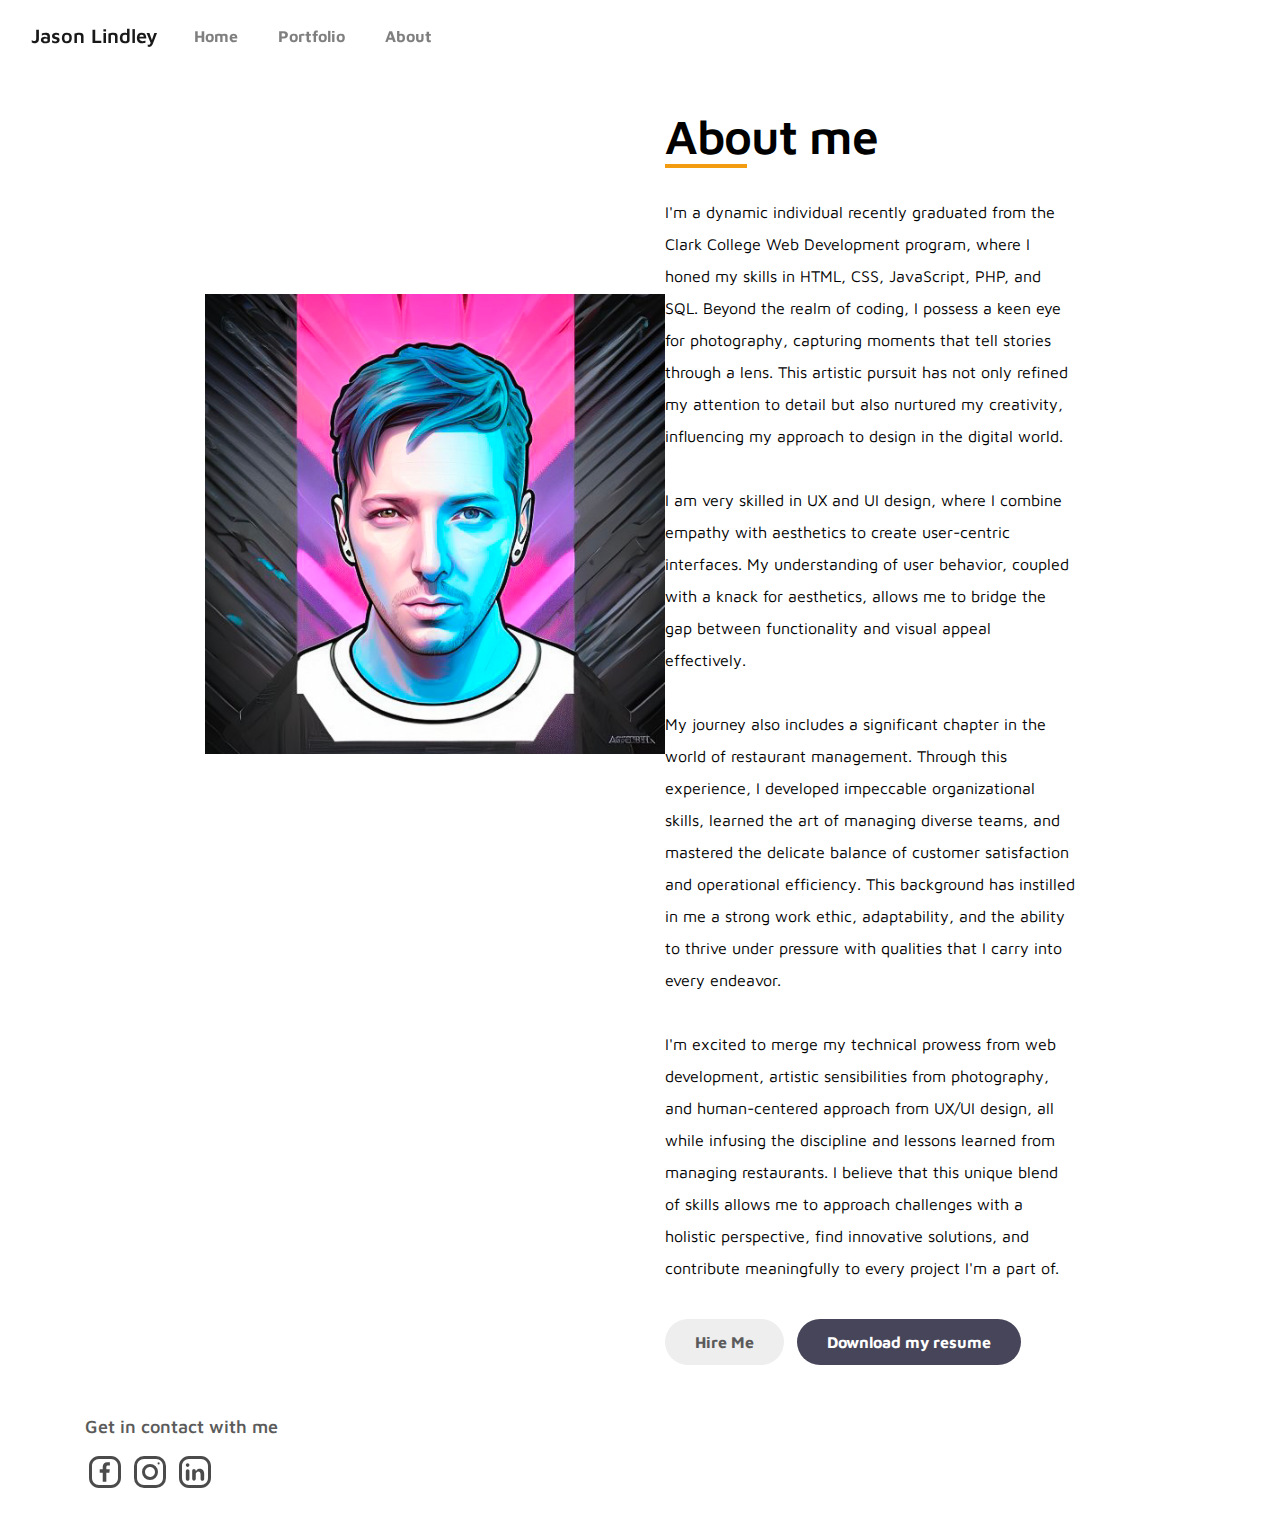
==== about.html @ 43dab0a1 "update" ====
<!doctype html>
<html lang="en">
<head>
    <meta charset="utf-8">
    <meta name="viewport" content="width=device-width, initial-scale=1, shrink-to-fit=no">
    <title>Home</title>
    <link rel="stylesheet" href="css/bootstrap.min.css">
    <!-- CSS -->
    <link rel="stylesheet" href="css/style.css">
    
</head>
<body>

<!-- Nav Bar -->
<nav class="navbar headroom navbar-expand-sm navbar-light">
  <div class="container">
      <a class="navbar-brand" href="index.html">Jason Lindley</a>
      <div class="collapse navbar-collapse" id="navbarNav">
          <ul class="navbar-nav mx-auto">
              <li class="nav-item">
                  <a href="index.html" class="nav-link"><span data-hover="Home">Home</span></a>
              </li>
              <li class="nav-item">
                  <a href="portfolio.html" class="nav-link"><span data-hover="Portfolio">Portfolio</span></a>
              </li>
              <li class="nav-item">
                  <a href="about.html" class="nav-link"><span data-hover="About">About</span></a>
              </li>
          </ul>
      </div>
  </div>
</nav>

<!-- ABOUT -->
<div class="about">
  <div class="img">
    <img src="/images/Jason/jason.jpg">
  </div>
  <div class="text">
    <h1>About me</h1>
    <p>I'm a dynamic individual recently graduated from the Clark College Web Development program, where I honed my skills in HTML, CSS, JavaScript, PHP, and SQL. Beyond the realm of coding, I possess a keen eye for photography, capturing moments that tell stories through a lens. This artistic pursuit has not only refined my attention to detail but also nurtured my creativity, influencing my approach to design in the digital world.<br><br>
      
      I am very skilled in UX and UI design, where I combine empathy with aesthetics to create user-centric interfaces. My understanding of user behavior, coupled with a knack for aesthetics, allows me to bridge the gap between functionality and visual appeal effectively.<br><br>
      
      My journey also includes a significant chapter in the world of restaurant management. Through this experience, I developed impeccable organizational skills, learned the art of managing diverse teams, and mastered the delicate balance of customer satisfaction and operational efficiency. This background has instilled in me a strong work ethic, adaptability, and the ability to thrive under pressure with qualities that I carry into every endeavor.<br><br>
      I'm excited to merge my technical prowess from web development, artistic sensibilities from photography, and human-centered approach from UX/UI design, all while infusing the discipline and lessons learned from managing restaurants. I believe that this unique blend of skills allows me to approach challenges with a holistic perspective, find innovative solutions, and contribute meaningfully to every project I'm a part of.</p>
    <div class="custom-btn-group mt-4">
      <a href="mailto: zlitchufdux@icloud.com" class="btn mr-lg-2 custom-btn">Hire Me<a>
      <a href="docs/JasonLindleyRES.docx" class="btn custom-btn custom-btn-bg custom-btn-link" download>Download my resume</a>
    </div>
  </div>
</div>


  <!-- FOOTER -->
  <footer class="footer py-5">
    <div class="container">
      <div class="row">
        <div class="contact col-lg-12 col-12">                                
         <p>Get in contact with me</p>
         <a href="http://www.facebook.com/zlitchufdux"><img src="/images/icons/facebook.svg"></a>
         <a href="http://www.instagram.com/avftd_"><img src="/images/icons/instagram.svg"></a>
         <a href="https://www.linkedin.com/in/j-lindley/"><img src="/images/icons/linkedin.svg"></a>
        </div>
      </div>
    </div>
  </footer>
  <script src="/js/bootstrap.min.js"></script>
  <script src="/js/jquery-3.3.1.min.js"></script>
  <script src="/js/jquery.min.js"></script>
  <script src="/js/owl.carousel.min.js"></script>
</body>
</html>
---- css/style.css ----
@import url("https://fonts.googleapis.com/css?family=Maven+Pro:400,700");
body {
  font-family: "Maven Pro", sans-serif;
  padding-top: 20px;
}

.full-screen {
  padding: 8rem 0;
}

* {
  margin: 0;
  padding: 0;
  list-style: none;
}

a:hover {
  color: #ffc200 !important;
}

p {
  font-size: 18px;
  font-weight: 300;
  line-height: 1.5;
  color: #5b5b5b;
}

h1, h2, h3, h4, h5, h6 {
  font-weight: bold;
  letter-spacing: -1px;
}

h1 {
  color: #5b5b5b;
  font-size: 2.8em;
  margin: 24px 0;
}

h2 {
  color: #353535;
  font-size: 2.4em;
  font-weight: bold;
}

h3 {
  color: #484848;
}

h3,
b, strong {
  font-weight: bold;
}

/* Nav Bar */
.navbar {
  position: absolute;
  top: 0;
  right: 50;
  left: 0;
  z-index: 99;
  padding-top: 1rem;
  will-change: transform;
  transition: transform 200ms linear;
}

.navbar-brand {
  font-weight: 600;
}

.navbar-expand-sm .navbar-nav .nav-link {
  padding: 0 20px;
}

.nav-link {
  font-weight: bold;
  font-size: 16px;
  overflow: hidden;
}

.nav-link span {
  position: relative;
  display: inline-block;
  transition: transform 0.3s;
}

.nav-link span:before {
  position: absolute;
  top: 100%;
  content: attr(data-hover);
  transform: translate3d(0, 0, 0);
}

.navbar-light .navbar-nav .nav-link:focus,
.navbar-light .navbar-nav .nav-link:hover {
  color: #ffc200;
  font-weight: bold;
}

.navbar-light .navbar-nav .nav-link:focus span,
.navbar-light .navbar-nav .nav-link:hover span {
  transform: translateY(-100%);
}

/* Buttons */
.custom-btn {
  background: #eee;
  color: #5b5b5b;
  font-weight: bold;
  border-radius: 50px;
  padding: 13px 29px;
  font-size: 16px;
  line-height: normal;
  overflow: hidden;
  transition: all 0.4s ease;
}
.custom-btn:hover {
  color: #ffc200;
}
.custom-btn.custom-btn-bg {
  background: #474559;
  color: #ffffff;
}
.custom-btn.custom-btn-bg:hover {
  background: #ffc200;
  color: #ffffff !important;
}

/* Animated Items */
.animated {
  position: relative;
}

.animated-info {
  display: inline-block;
  vertical-align: top;
  margin-top: 5px;
  min-width: 260px;
  position: relative;
}

.animated-item {
  color: #ffc200;
}

.animated-item {
  font-size: 38px;
  line-height: inherit;
  display: block;
  opacity: 0;
  overflow: hidden;
  position: absolute;
  top: 0;
  right: 0;
  left: 0;
  animation: BottomTotop 6s linear infinite 0s;
}
.animated-item:nth-child(2n+2) {
  animation-delay: 2s;
}
.animated-item:nth-child(3n+3) {
  animation-delay: 4s;
}

@keyframes BottomTotop {
  0% {
    opacity: 0;
  }
  5% {
    opacity: 0;
    transform: translateY(5px);
  }
  10% {
    opacity: 1;
    transform: translateY(0px);
  }
  25% {
    opacity: 1;
    transform: translateY(0px);
  }
  30% {
    opacity: 0;
    transform: translateY(5px);
  }
  80% {
    opacity: 0;
  }
  100% {
    opacity: 0;
  }
}

/* Home */
.home {
  width: 100vw;
  max-width: 2160px;
}

.info-left {
  width: 80vw;
}

.info-right {
  width: 80vw;
}

.creator-img {
  width: 425px;
  height: 425px;
  border: 8px solid #ffc200;
  border-radius: 5px;
  transition: all 0.4s ease;
}

.project {
  margin-top: 1rem;
}


.project h2 {
  margin-bottom: 1rem;
}

.project-info p {
  font-weight: 600;
}

/* Footer */
.footer p {
  font-size: 18px;
  font-weight: 550;
  display: block;
}

.footer img {
  width: 2rem;
  height: 2rem;
  margin: 0 4px;
  opacity: 0.7;
}

.project .site > img {
  border: #989898 1px solid;
  box-shadow:#d4d4d4 0px 0px 8px 3px;
}

/* About Me */
.about {
  width: 100%;
  height: 100%;
  background: #fff;
  padding: 0 16%;
  padding-top: 4rem;
  display: flex;
  align-items: center;
  justify-content: space-between;
}

.img img {
  width: 460px;
  transform: translateY(-200px);
}

.text h1 {
  font-size: 3rem;
  font-weight: 600;
  color: #000;
  margin-bottom: 1rem;
  position: relative;
}

.text h1::after{
  position: absolute;
  content: "";
  width: 20%;
  height: 4px;
  background-color: #f39c12;
  left: 0;
  bottom: -2px;
}

.text p {
  font-size: 1rem;
  color:#000;
  line-height: 2rem;
  margin: 30px 0 35px 0;
  max-width: 500px;
}

/* Media Queries */
@media (min-width: 1270px) {
  .owl-theme .owl-dots {
    position: relative;
    bottom: 50px;
  }
}
@media (max-width: 991px) {
  .full-screen {
    padding-bottom: 4rem;
  }

  .color-mode {
    display: none;
  }

  .mobile-mt-2,
  .contact-form {
    margin-top: 2em;
  }

  .contact-info {
    padding: 0 2rem;
  }
}
@media (max-width: 767px) {
  h1 {
    font-size: 2.4em;
  }

  h2 {
    font-size: 2em;
  }

  .animated-item {
    font-size: 28px;
  }

  .navbar-collapse {
    background: #ffffff;
    text-align: center;
    padding-bottom: 20px;
  }

  .navbar-expand-sm .navbar-nav .nav-link {
    padding: 3px 20px;
  }
}
@media (max-width: 580px) {
	.animated-info {
		min-width: 200px;
	}
  .animated-item {
    font-size: 30px;
  }

  .custom-btn-group {
    text-align: center;
  }

  .custom-btn {
    display: block;
    margin: 10px 0;
  }

  .owl-theme .owl-nav {
    display: none;
  }

  .timeline-info small {
    display: block;
    margin: 10px 0 0 0;
  }
}
@media (max-width: 320px) {
  .animated-text {
    margin-top: 0;
  }

  .about-text {
    text-align: center;
  }

  .full-screen {
    padding: 4rem 0;
  }

  .mobile-block {
    display: block;
  }

  .contact-info {
    flex-direction: column;
  }

  .social-links li {
    display: inline-block;
    vertical-align: top;
  }
}

/**
 * Owl Carousel v2.3.4
 * Copyright 2013-2018 David Deutsch
 * Licensed under: SEE LICENSE IN https://github.com/OwlCarousel2/OwlCarousel2/blob/master/LICENSE
 */

 .owl-theme .owl-dots,.owl-theme .owl-nav {
  text-align: center;
  -webkit-tap-highlight-color: transparent;
}

.owl-theme .owl-nav {
  margin-top: 1rem;
}

.owl-theme .owl-nav [class*=owl-] {
  color:#FFF;
  font-size: 14px;
  margin: 5px;
  padding: 4px 7px;
  background:#D6D6D6;
  display:inline-block;
  cursor:pointer;
  border-radius: 3px
}

.owl-theme .owl-nav [class*=owl-]:hover {
  background:#869791;
  color:#FFF;
  text-decoration:none
}

.owl-theme .owl-nav {
  opacity: 0.5;
  cursor: default
}

.owl-theme .owl-nav.disabled+.owl-dots {
  margin-top: 10px 
}

.owl-theme .owl-dots .owl-dot {
  display:inline-block;
  zoom: 1; 
}

.owl-theme .owl-dots .owl-dot span {
  width: 10px;
  height: 10px;
  margin: 8px 7px;
  background:#D6D6D6;
  display:block;
  -webkit-backface-visibility: visible;
  transition:opacity .2s ease;
  border-radius: 30px 
}

.owl-theme .owl-dots .owl-dot.active span,.owl-theme .owl-dots .owl-dot:hover span {
  background:#869791;
}

/**
 * Owl Carousel v2.3.4
 * Copyright 2013-2018 David Deutsch
 * Licensed under: SEE LICENSE IN https://github.com/OwlCarousel2/OwlCarousel2/blob/master/LICENSE
 */
 .owl-carousel,.owl-carousel .owl-item {
  -webkit-tap-highlight-color: transparent;
  position: relative;
}

.owl-carousel {
  display: none;
  width: 100%;
  z-index: 1;
}

.owl-carousel .owl-stage {
  position: relative;
  -ms-touch-action: pan-Y;
  touch-action: manipulation;
}

.owl-carousel .owl-stage:after {
  content:".";
  display: block;
  clear: both;
  visibility: hidden;
  line-height: 0;
  height: 0;
}

.owl-carousel .owl-stage-outer {
  position: relative;
  overflow: hidden;
  -webkit-transform: translate3d(0,0,0);
}

.owl-carousel .owl-item,.owl-carousel .owl-wrapper {
  -webkit-backface-visibility:hidden;
  -moz-backface-visibility:hidden;
  -ms-backface-visibility:hidden;
  -webkit-transform:translate3d(0,0,0);
  -moz-transform:translate3d(0,0,0);
  -ms-transform:translate3d(0,0,0);
}

.owl-carousel .owl-item {
  min-height: 5px;
  float: left;
  -webkit-backface-visibility: hidden;
  -webkit-touch-callout: none;
}

.owl-carousel .owl-item img {
  display: block;
  width: 800px;
  height: 350px;
}
.owl-carousel .owl-dots.disabled,.owl-carousel .owl-nav.disabled {
  display: none;
}

.no-js .owl-carousel,.owl-carousel.owl-loaded {
  display: block;
}

.owl-carousel .owl-dot,.owl-carousel .owl-nav .owl-next,.owl-carousel .owl-nav .owl-prev {
  cursor: pointer;
  -webkit-user-select: none;
  -khtml-user-select: none;
  -moz-user-select: none;
  -ms-user-select: none;
  user-select: none;
}

.owl-carousel .owl-nav button.owl-next,.owl-carousel .owl-nav button.owl-prev,.owl-carousel button.owl-dot {
  background: 0 0;
  color: inherit;
  border: none;
  padding: 0 !important;
  font: inherit;
}

.owl-carousel.owl-loading {
  opacity: 0;
  display: block;
}

.owl-carousel.owl-hidden {
  opacity: 0;
}

.owl-carousel.owl-refresh .owl-item {
  visibility: hidden;
}

.owl-carousel.owl-drag .owl-item {
  -ms-touch-action:pan-y;
  touch-action: pan-y;
  -webkit-user-select:none;
  -moz-user-select:none;
  -ms-user-select:none;
  user-select: none;
}
.owl-carousel.owl-grab {
  cursor: move;
  cursor: grab;
}

.owl-carousel.owl-rtl {
  direction: rtl;
}

.owl-carousel.owl-rtl .owl-item {
  float: left;
}

.owl-carousel .animated {
  animation-duration: 1s;
  animation-fill-mode: both;
}

.owl-carousel .owl-animated-in {
  z-index: 0;
}

.owl-carousel .owl-animated-out {
  z-index: 1;
}
.owl-carousel .fadeOut {
  animation-name: fadeOut;
}

@keyframes fadeOut {
  0%{opacity:1}
  100%{opacity:0}
}
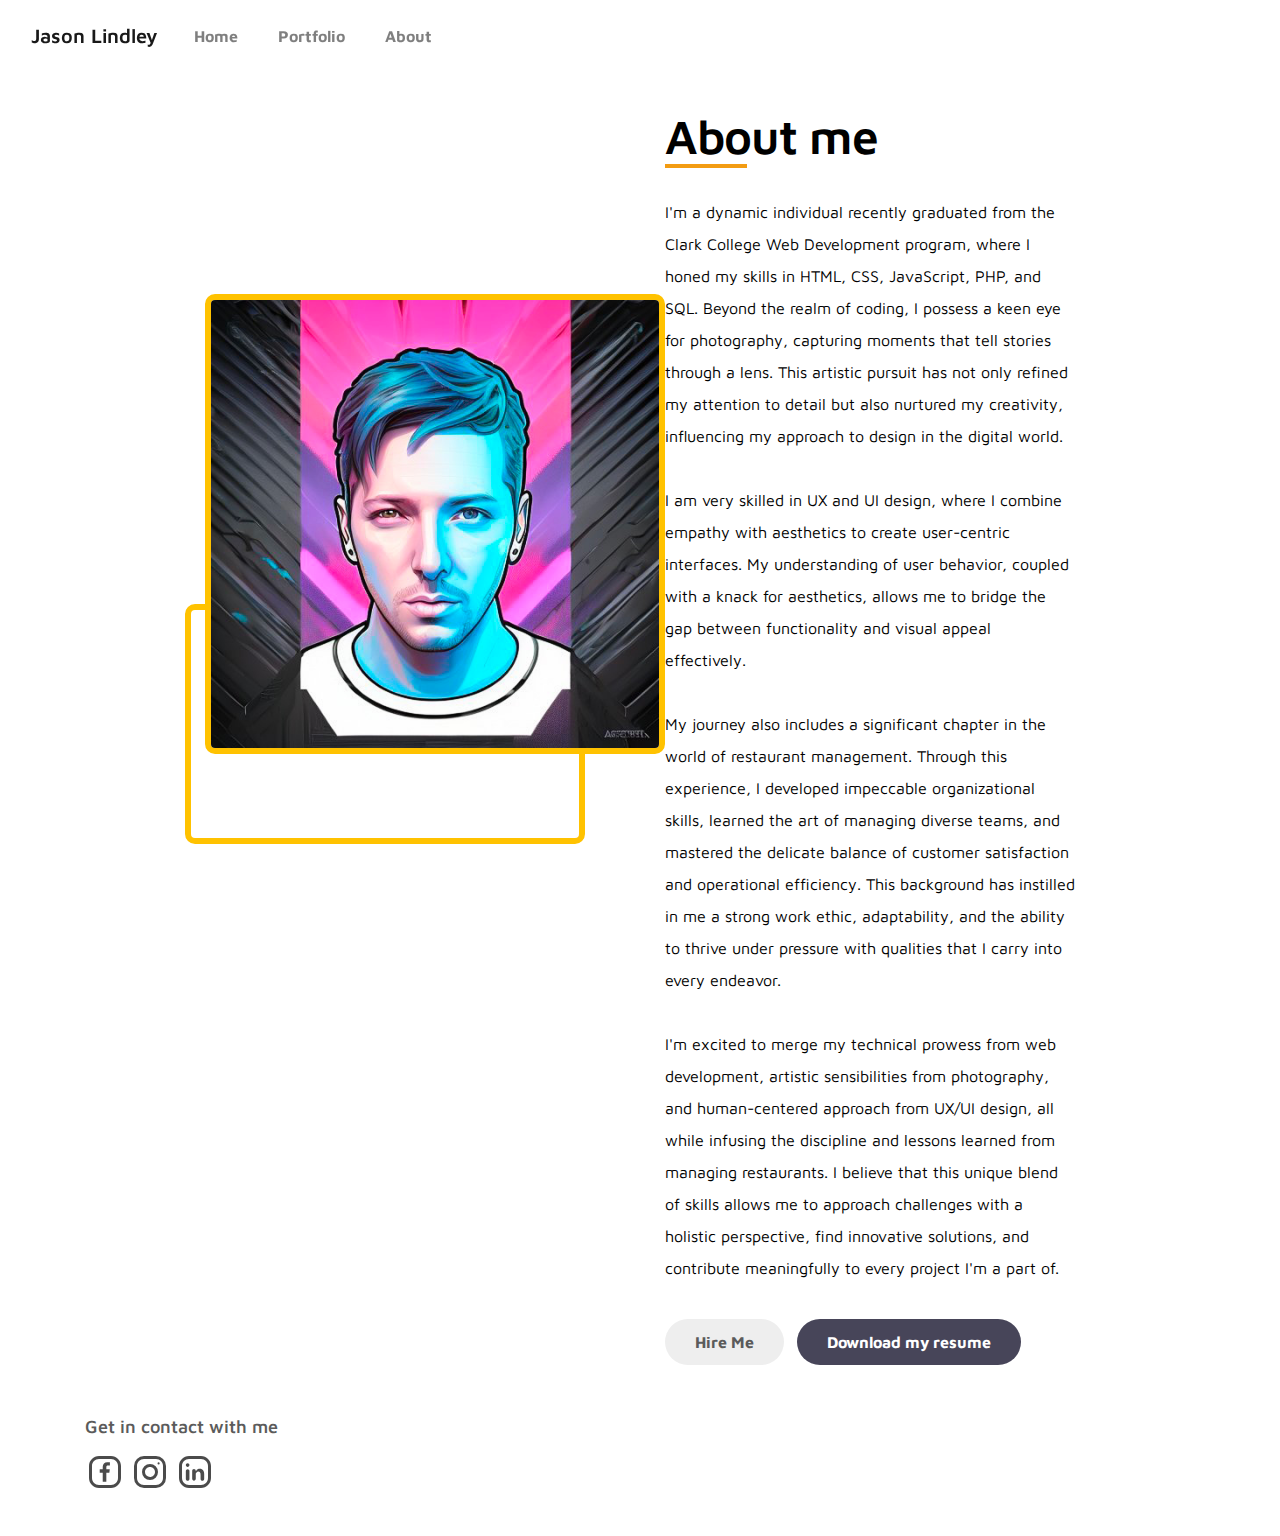
==== commit f133596b: "update" ====
--- a/about.html
+++ b/about.html
@@ -33,6 +33,7 @@
 
 <!-- ABOUT -->
 <div class="about">
+  <div class="bg-img"></div>
   <div class="img">
     <img src="/images/Jason/jason.jpg">
   </div>
--- a/css/style.css
+++ b/css/style.css
@@ -255,9 +255,22 @@
   justify-content: space-between;
 }
 
+.bg-img {
+  background: none;
+  border:#ffc200 0.4rem solid;
+  height: 15rem;
+  width: 25rem;
+  border-radius: 10px;
+  position: absolute;
+
+  transform: translatex(-20px);
+}
+
 .img img {
   width: 460px;
   transform: translateY(-200px);
+  border:#ffc200 0.4rem solid;
+  border-radius: 10px;
 }
 
 .text h1 {
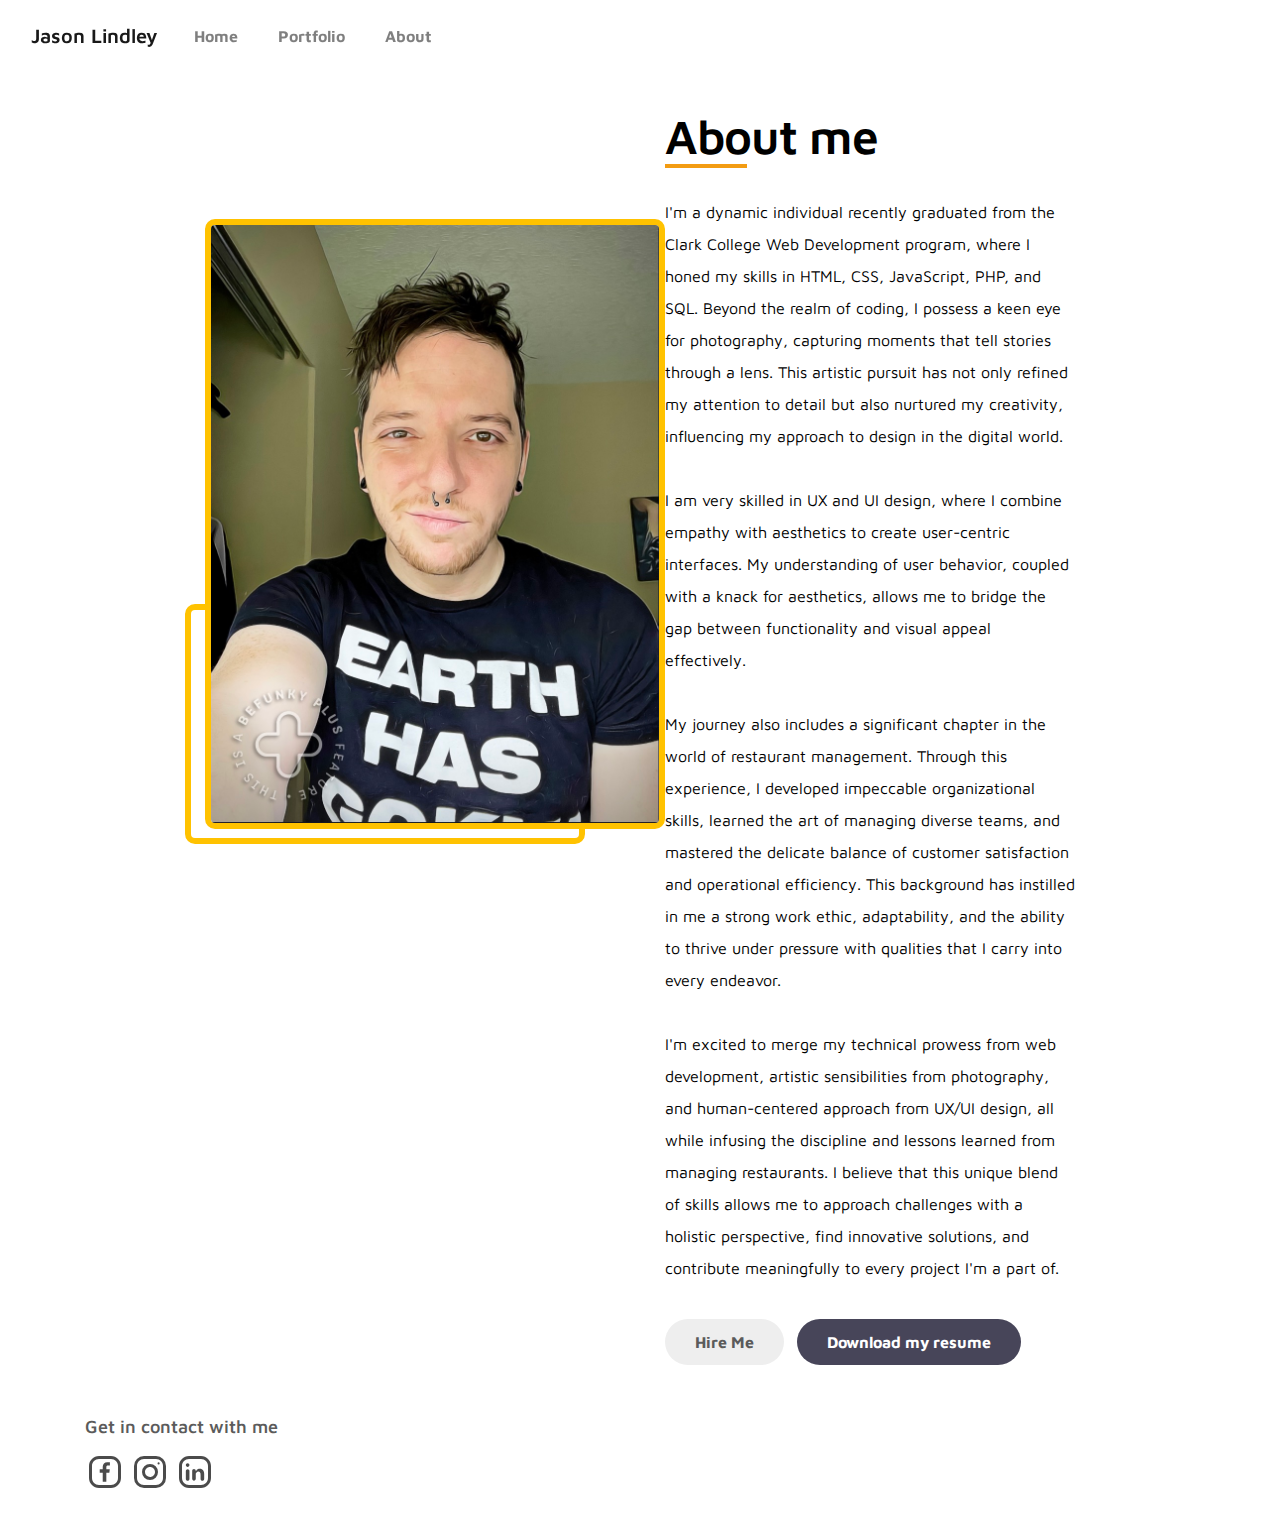
==== commit c399c353: "update" ====
--- a/about.html
+++ b/about.html
@@ -7,7 +7,6 @@
     <link rel="stylesheet" href="css/bootstrap.min.css">
     <!-- CSS -->
     <link rel="stylesheet" href="css/style.css">
-    
 </head>
 <body>
 
@@ -35,7 +34,7 @@
 <div class="about">
   <div class="bg-img"></div>
   <div class="img">
-    <img src="/images/Jason/jason.jpg">
+    <img src="images/Jason/1.jpg" alt="user image">
   </div>
   <div class="text">
     <h1>About me</h1>
@@ -47,28 +46,27 @@
       I'm excited to merge my technical prowess from web development, artistic sensibilities from photography, and human-centered approach from UX/UI design, all while infusing the discipline and lessons learned from managing restaurants. I believe that this unique blend of skills allows me to approach challenges with a holistic perspective, find innovative solutions, and contribute meaningfully to every project I'm a part of.</p>
     <div class="custom-btn-group mt-4">
       <a href="mailto: zlitchufdux@icloud.com" class="btn mr-lg-2 custom-btn">Hire Me<a>
-      <a href="docs/JasonLindleyRES.docx" class="btn custom-btn custom-btn-bg custom-btn-link" download>Download my resume</a>
+      <a href="docs/JasonLindleyRES.pdf" class="btn custom-btn custom-btn-bg custom-btn-link" download>Download my resume</a>
     </div>
   </div>
 </div>
 
-
-  <!-- FOOTER -->
-  <footer class="footer py-5">
-    <div class="container">
-      <div class="row">
-        <div class="contact col-lg-12 col-12">                                
-         <p>Get in contact with me</p>
-         <a href="http://www.facebook.com/zlitchufdux"><img src="/images/icons/facebook.svg"></a>
-         <a href="http://www.instagram.com/avftd_"><img src="/images/icons/instagram.svg"></a>
-         <a href="https://www.linkedin.com/in/j-lindley/"><img src="/images/icons/linkedin.svg"></a>
-        </div>
+<!-- FOOTER -->
+<footer class="footer py-5">
+  <div class="container">
+    <div class="row">
+      <div class="contact col-lg-12 col-12">                                
+       <p>Get in contact with me</p>
+       <a href="http://www.facebook.com/zlitchufdux"><img src="images/icons/facebook.svg" alt="facebook icon"></a>
+       <a href="http://www.instagram.com/avftd_"><img src="images/icons/instagram.svg" alt="instagram icon"></a>
+       <a href="https://www.linkedin.com/in/j-lindley/"><img src="images/icons/linkedin.svg" alt="linked in icon"></a>
       </div>
     </div>
-  </footer>
-  <script src="/js/bootstrap.min.js"></script>
-  <script src="/js/jquery-3.3.1.min.js"></script>
-  <script src="/js/jquery.min.js"></script>
-  <script src="/js/owl.carousel.min.js"></script>
+  </div>
+</footer>
+<script src="js/bootstrap.min.js"></script>
+<script src="js/jquery-3.3.1.min.js"></script>
+<script src="js/jquery.min.js"></script>
+<script src="js/owl.carousel.min.js"></script>
 </body>
 </html>--- a/css/style.css
+++ b/css/style.css
@@ -51,7 +51,7 @@
   font-weight: bold;
 }
 
-/* Nav Bar */
+/* --- Nav Bar --- */
 .navbar {
   position: absolute;
   top: 0;
@@ -101,7 +101,121 @@
   transform: translateY(-100%);
 }
 
-/* Buttons */
+/* --- Home --- */
+.home {
+  width: 100vw;
+  max-width: 2160px;
+}
+
+.info-left {
+  width: 80vw;
+}
+
+.info-right {
+  width: 80vw;
+}
+
+.creator-img {
+  width: 425px;
+  height: 425px;
+  border: 8px solid #ffc200;
+  border-radius: 5px;
+  transition: all 0.4s ease;
+}
+
+/* --- Portfolio Projects --- */
+.project {
+  margin-top: 1rem;
+}
+
+.project h2 {
+  margin-bottom: 1rem;
+}
+
+.project-info p {
+  font-weight: 600;
+}
+
+.project img {
+  padding-top: 2rem; 
+}
+
+/* --- Footer --- */
+.footer p {
+  font-size: 18px;
+  font-weight: 550;
+  display: block;
+}
+
+.footer img {
+  width: 2rem;
+  height: 2rem;
+  margin: 0 4px;
+  opacity: 0.7;
+}
+
+.project .site > img {
+  border: #989898 1px solid;
+  box-shadow:#d4d4d4 0px 0px 8px 3px;
+}
+
+/* --- About Me --- */
+.about {
+  width: 100%;
+  height: 100%;
+  background: #fff;
+  padding: 0 16%;
+  padding-top: 4rem;
+  display: flex;
+  align-items: center;
+  justify-content: space-between;
+}
+
+.bg-img {
+  background: none;
+  border:#ffc200 0.4rem solid;
+  height: 15rem;
+  width: 25rem;
+  border-radius: 10px;
+  position: absolute;
+
+  transform: translatex(-20px);
+}
+
+.img img {
+  width: 460px;
+  transform: translateY(-200px);
+  border:#ffc200 0.4rem solid;
+  border-radius: 10px;
+}
+
+.text h1 {
+  font-size: 3rem;
+  font-weight: 600;
+  color: #000;
+  margin-bottom: 1rem;
+  position: relative;
+}
+
+.text h1::after{
+  position: absolute;
+  content: "";
+  width: 20%;
+  height: 4px;
+  background-color: #f39c12;
+  left: 0;
+  bottom: -2px;
+}
+
+.text p {
+  font-size: 1rem;
+  color:#000;
+  line-height: 2rem;
+  margin: 30px 0 35px 0;
+  max-width: 500px;
+}
+
+/* --- Buttons --- */
 .custom-btn {
   background: #eee;
   color: #5b5b5b;
@@ -113,19 +227,22 @@
   overflow: hidden;
   transition: all 0.4s ease;
 }
+
 .custom-btn:hover {
   color: #ffc200;
 }
+
 .custom-btn.custom-btn-bg {
   background: #474559;
   color: #ffffff;
 }
+
 .custom-btn.custom-btn-bg:hover {
   background: #ffc200;
   color: #ffffff !important;
 }
 
-/* Animated Items */
+/* --- Animated Items --- */
 .animated {
   position: relative;
 }
@@ -154,9 +271,11 @@
   left: 0;
   animation: BottomTotop 6s linear infinite 0s;
 }
+
 .animated-item:nth-child(2n+2) {
   animation-delay: 2s;
 }
+
 .animated-item:nth-child(3n+3) {
   animation-delay: 4s;
 }
@@ -189,117 +308,7 @@
   }
 }
 
-/* Home */
-.home {
-  width: 100vw;
-  max-width: 2160px;
-}
-
-.info-left {
-  width: 80vw;
-}
-
-.info-right {
-  width: 80vw;
-}
-
-.creator-img {
-  width: 425px;
-  height: 425px;
-  border: 8px solid #ffc200;
-  border-radius: 5px;
-  transition: all 0.4s ease;
-}
-
-.project {
-  margin-top: 1rem;
-}
-
-
-.project h2 {
-  margin-bottom: 1rem;
-}
-
-.project-info p {
-  font-weight: 600;
-}
-
-/* Footer */
-.footer p {
-  font-size: 18px;
-  font-weight: 550;
-  display: block;
-}
-
-.footer img {
-  width: 2rem;
-  height: 2rem;
-  margin: 0 4px;
-  opacity: 0.7;
-}
-
-.project .site > img {
-  border: #989898 1px solid;
-  box-shadow:#d4d4d4 0px 0px 8px 3px;
-}
-
-/* About Me */
-.about {
-  width: 100%;
-  height: 100%;
-  background: #fff;
-  padding: 0 16%;
-  padding-top: 4rem;
-  display: flex;
-  align-items: center;
-  justify-content: space-between;
-}
-
-.bg-img {
-  background: none;
-  border:#ffc200 0.4rem solid;
-  height: 15rem;
-  width: 25rem;
-  border-radius: 10px;
-  position: absolute;
-
-  transform: translatex(-20px);
-}
-
-.img img {
-  width: 460px;
-  transform: translateY(-200px);
-  border:#ffc200 0.4rem solid;
-  border-radius: 10px;
-}
-
-.text h1 {
-  font-size: 3rem;
-  font-weight: 600;
-  color: #000;
-  margin-bottom: 1rem;
-  position: relative;
-}
-
-.text h1::after{
-  position: absolute;
-  content: "";
-  width: 20%;
-  height: 4px;
-  background-color: #f39c12;
-  left: 0;
-  bottom: -2px;
-}
-
-.text p {
-  font-size: 1rem;
-  color:#000;
-  line-height: 2rem;
-  margin: 30px 0 35px 0;
-  max-width: 500px;
-}
-
-/* Media Queries */
+/* --- Media Queries --- */
 @media (min-width: 1270px) {
   .owl-theme .owl-dots {
     position: relative;
@@ -399,6 +408,7 @@
     vertical-align: top;
   }
 }
+
 
 /**
  * Owl Carousel v2.3.4
@@ -516,8 +526,8 @@
 
 .owl-carousel .owl-item img {
   display: block;
-  width: 800px;
-  height: 350px;
+  width: 1000px;
+  height: 375px;
 }
 .owl-carousel .owl-dots.disabled,.owl-carousel .owl-nav.disabled {
   display: none;
@@ -574,11 +584,11 @@
   direction: rtl;
 }
 
-.owl-carousel.owl-rtl .owl-item {
+.owl-carousel.owl-rtl.owl-item {
   float: left;
 }
 
-.owl-carousel .animated {
+.owl-carousel.animated {
   animation-duration: 1s;
   animation-fill-mode: both;
 }
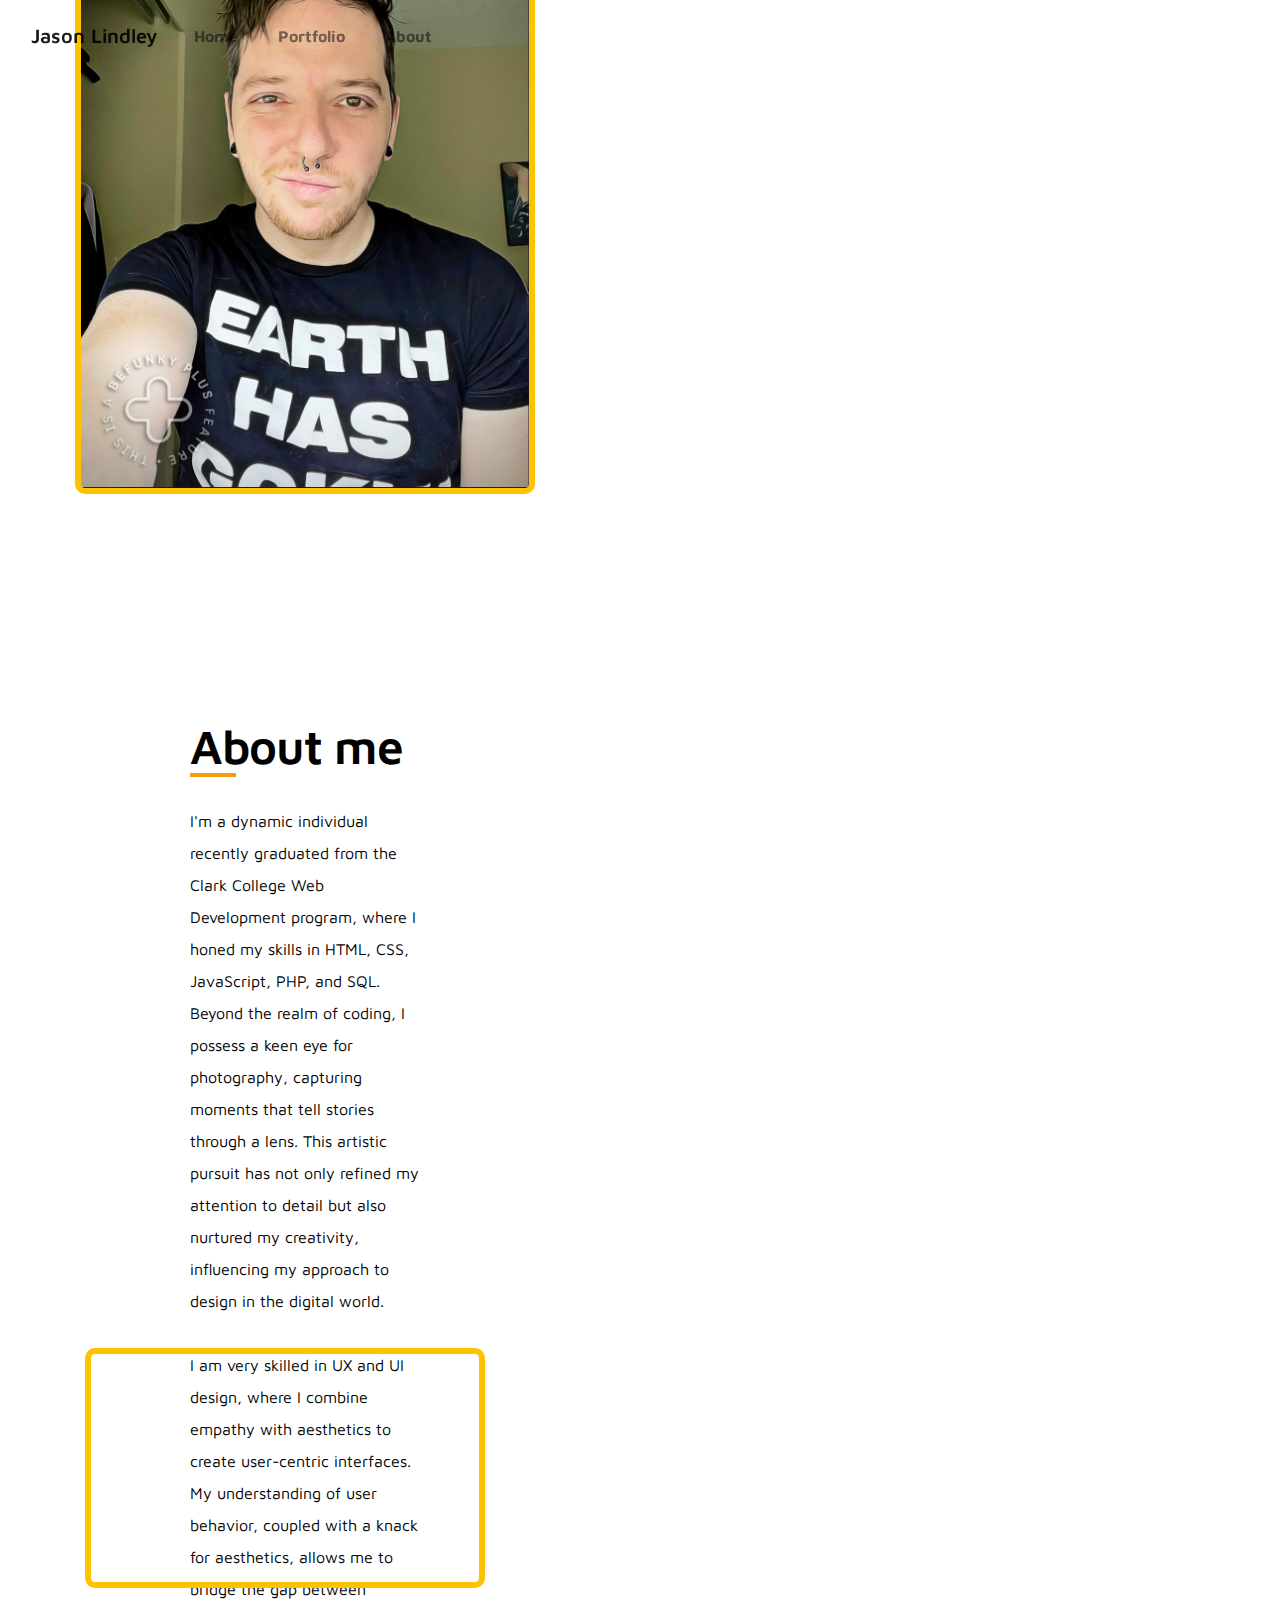
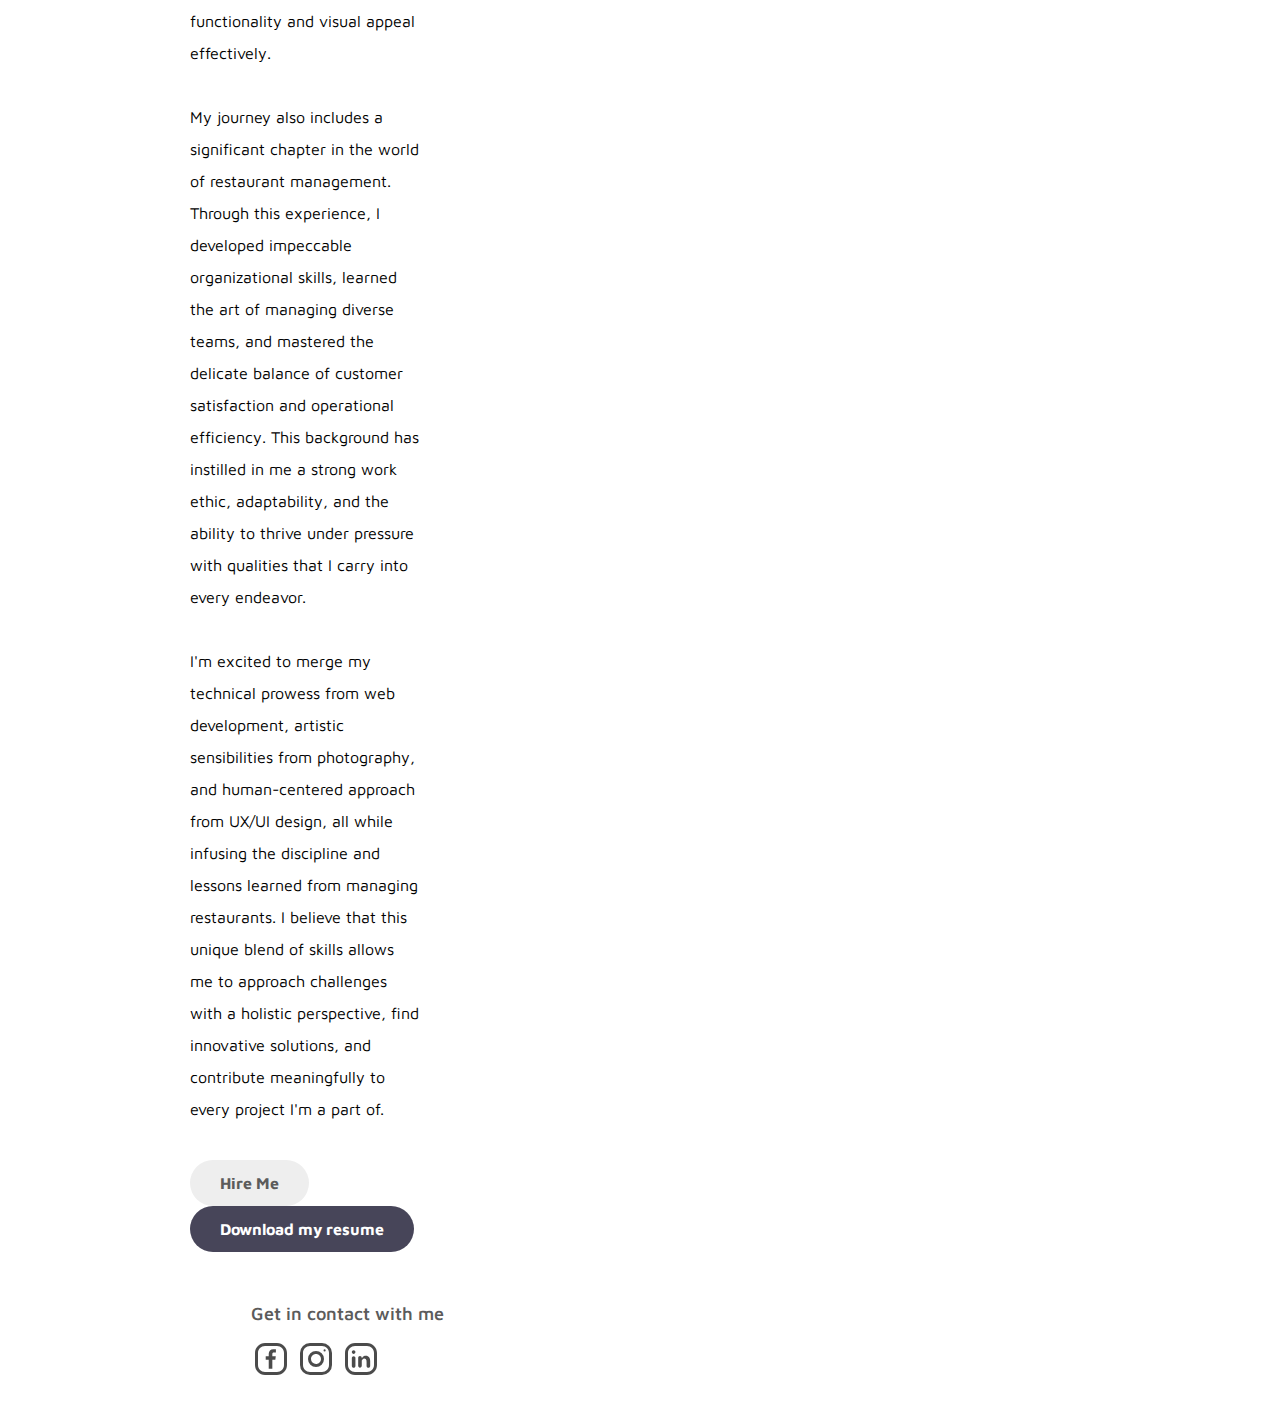
==== commit 846e3b70: "update" ====
--- a/about.html
+++ b/about.html
@@ -31,12 +31,12 @@
 </nav>
 
 <!-- ABOUT -->
-<div class="about">
+<div class="about flex row justify-content-center col-lg-6 col-md-6 col-12">
   <div class="bg-img"></div>
-  <div class="img">
+  <div class="img" id="user">
     <img src="images/Jason/1.jpg" alt="user image">
   </div>
-  <div class="text">
+  <div class="text" id="text">
     <h1>About me</h1>
     <p>I'm a dynamic individual recently graduated from the Clark College Web Development program, where I honed my skills in HTML, CSS, JavaScript, PHP, and SQL. Beyond the realm of coding, I possess a keen eye for photography, capturing moments that tell stories through a lens. This artistic pursuit has not only refined my attention to detail but also nurtured my creativity, influencing my approach to design in the digital world.<br><br>
       
@@ -54,8 +54,8 @@
 <!-- FOOTER -->
 <footer class="footer py-5">
   <div class="container">
-    <div class="row">
-      <div class="contact col-lg-12 col-12">                                
+    <div class="row justify-content-center col-lg-6 col-md-6 col-12">
+      <div class="contact">                                
        <p>Get in contact with me</p>
        <a href="http://www.facebook.com/zlitchufdux"><img src="images/icons/facebook.svg" alt="facebook icon"></a>
        <a href="http://www.instagram.com/avftd_"><img src="images/icons/instagram.svg" alt="instagram icon"></a>
--- a/css/style.css
+++ b/css/style.css
@@ -315,11 +315,31 @@
     bottom: 50px;
   }
 }
-@media (max-width: 991px) {
+
+@media (min-width: 1270px) {
+  .fullscreen {
+    position: relative;
+    bottom: 50px;
+  }
+}
+
+@media (max-width: 992px) {
   .full-screen {
     padding-bottom: 4rem;
   }
 
+  @media all and (max-width: 600px ) {
+    .flex { display: flex; }
+    .img {
+      padding: 2rem;
+      transform: translateY(10rem);
+      width: 95vw
+    }
+    .bg-img {
+      display: none;
+    }
+  }
+  
   .color-mode {
     display: none;
   }
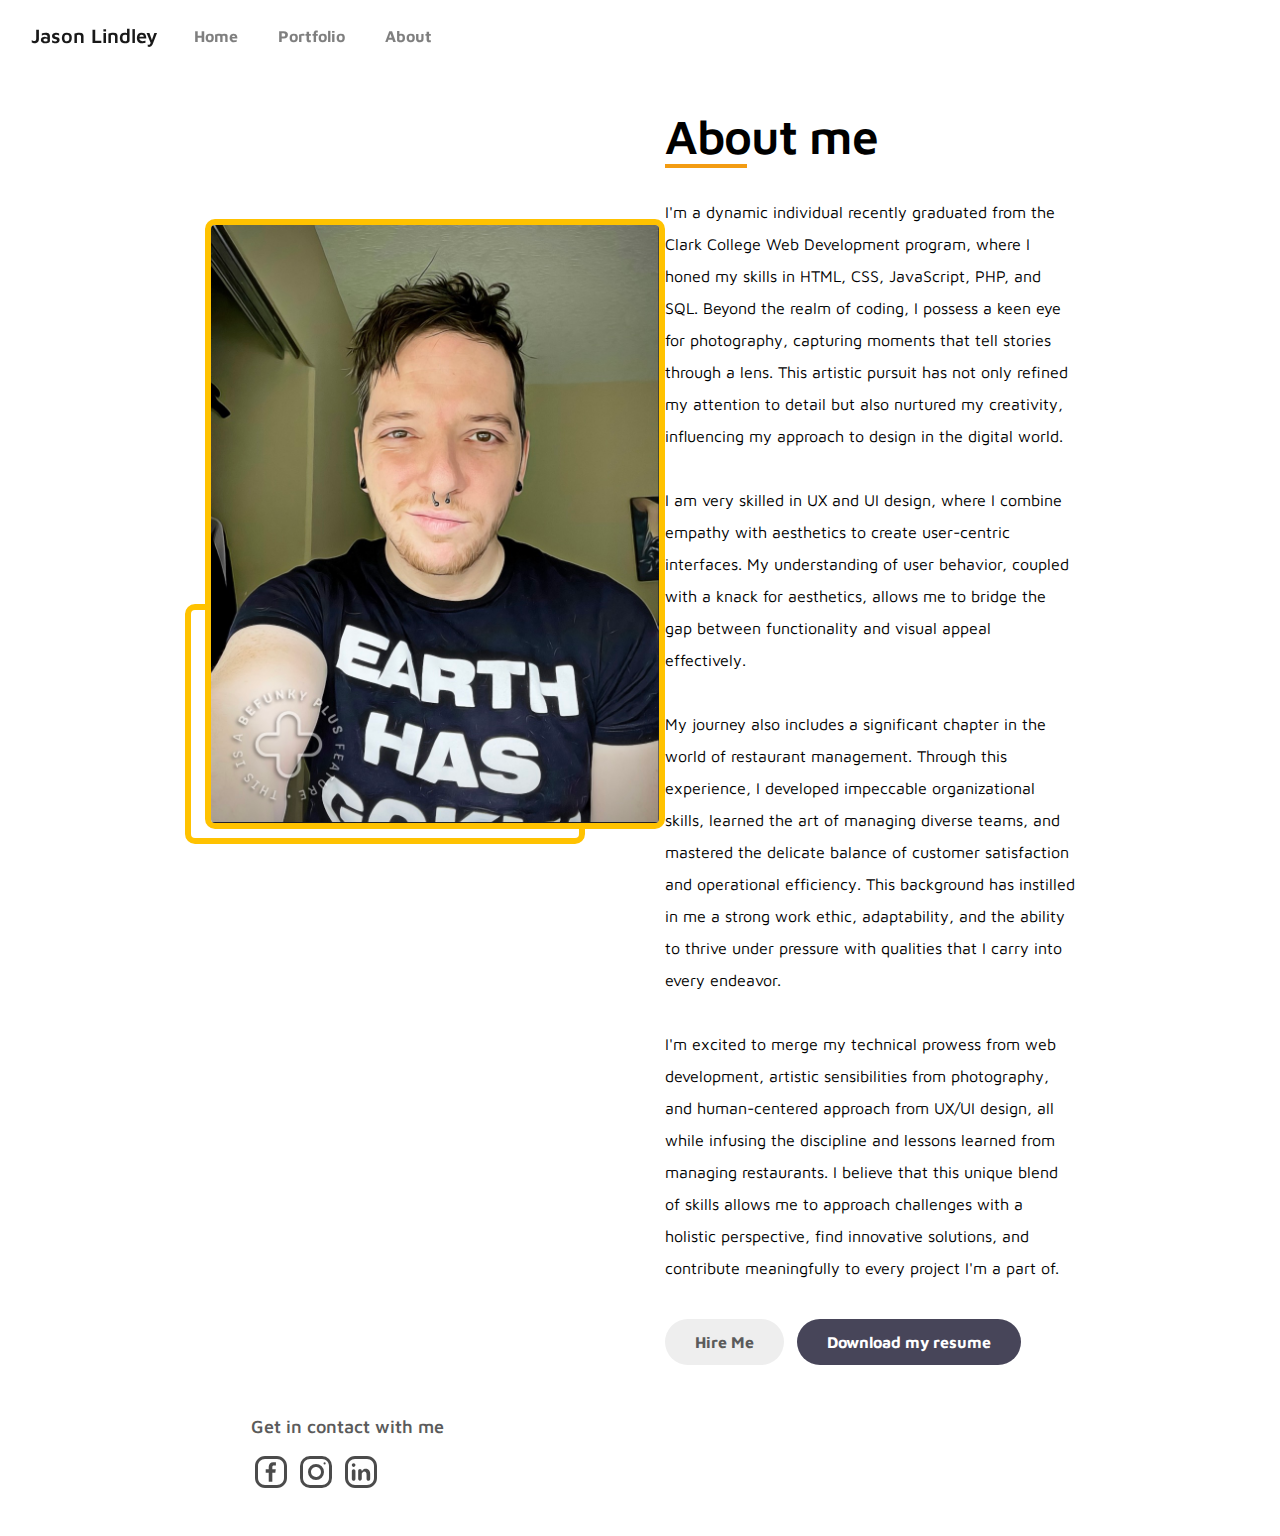
==== commit e915f46b: "update" ====
--- a/about.html
+++ b/about.html
@@ -31,7 +31,7 @@
 </nav>
 
 <!-- ABOUT -->
-<div class="about flex row justify-content-center col-lg-6 col-md-6 col-12">
+<div class="about flex col-lg-12 col-md-6 col-12">
   <div class="bg-img"></div>
   <div class="img" id="user">
     <img src="images/Jason/1.jpg" alt="user image">
